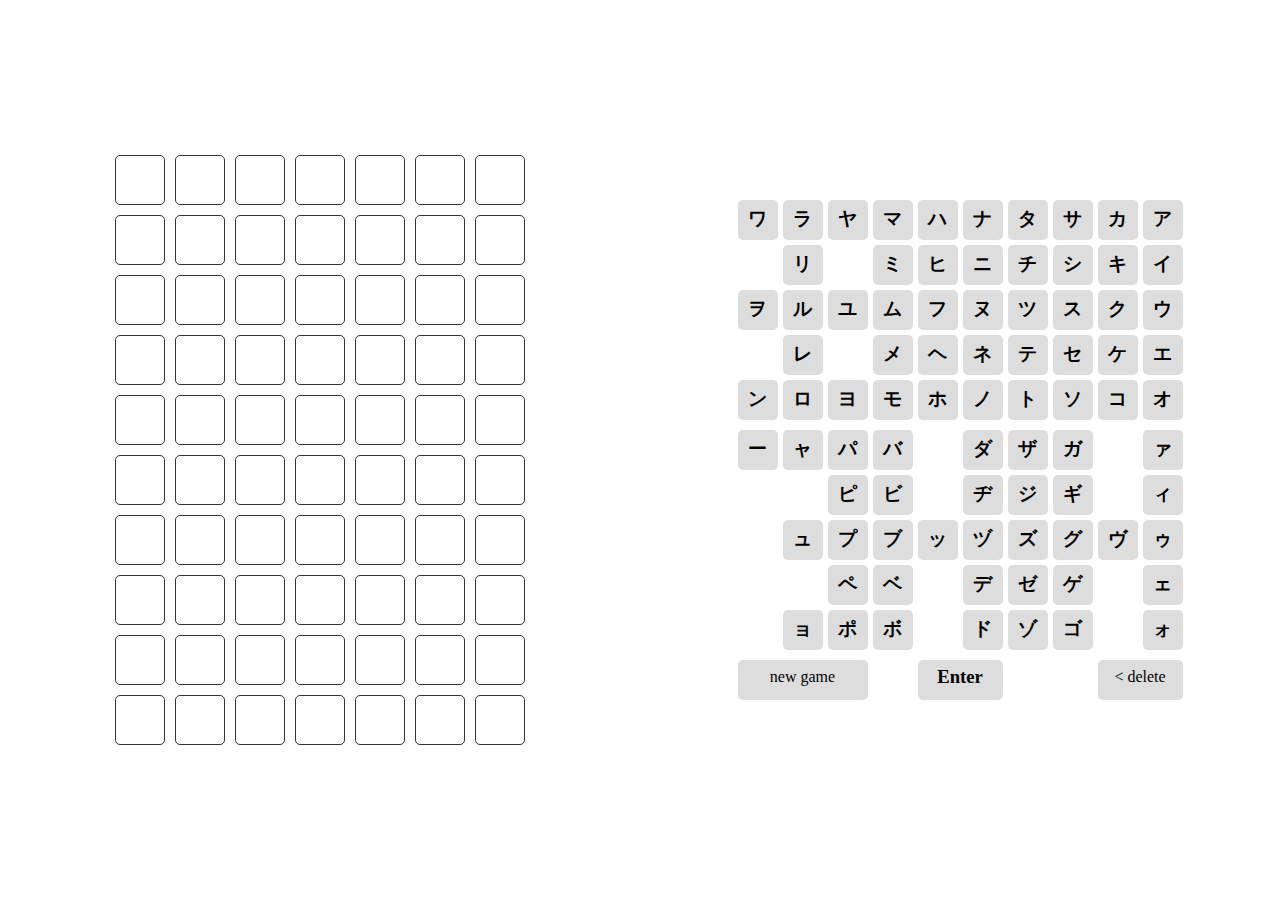
==== index.html @ 6b6e725d "v0.1.2" ====
<!DOCTYPE html>
<html lang="ja">
  <head>
    <meta charset="utf-8">
    <link rel="stylesheet" href="index.css">
    <title>艦これ実装艦でWordle</title>
    <!-- <script src="index.mjs" type="module"></script> -->
    <script src="index.mjs"></script>
  </head>
  <body>
    <div id="game-frame">
      <div id="history"></div>
    </div>
    <div id="keypad">
      <div id="default-keyboard" class="keyboard"></div>
      <div id="special-keyboard" class="keyboard"></div>
      <div id="control">
        <div id="reset-btn" data-before-input="new game"></div>
        <div id="enter-btn" data-before-input="Enter"></div>
        <div id="delete-btn" data-before-input="&lt;&nbsp;delete"></div>
      </div>
    </div>
    <div id="popup">
      <div id="popup-window" data-before-input="オブジェイベント" data-default="オブジェイベント"></div>
    </div>
  </body>
</html>
---- index.css ----
*{
  box-sizing: border-box;
  margin: 0;
  padding: 0;
}

*[data-before-input]::before{
  content: attr(data-before-input);
}

body{
  display: grid;
  position: absolute;
  left: 0;
  top: 0;
  height: 100%;
  width: 100%;
  /* grid */
  grid-template-columns: 50% 50%;
}

div#game-frame{
  margin: auto;
}

div#history{
  display: grid;
  margin: 10px;
  grid-gap: 10px;
}
div#history.two-columns{
  grid-template-columns: 50% 50%;
}

div.word-box{
  display: grid;
  width: 410px;
  height: 50px;
  /* grid */
  grid-template-columns: 50px 50px 50px 50px 50px 50px 50px;
  grid-gap: 10px;
}

div.char-box{
  border: 1px solid #333;
  border-radius: 5px;
  text-align: center;
  font-size: 18pt;
  font-weight: bold;
  padding-top: 8px;
}
div.char-box.wrong{
  border: 1px solid #666;
  background-color: #666;
  color: #fff;
}
div.char-box.exist{
  border: 1px solid #aa0;
  background-color: #aa0;
  color: #fff;
}
div.char-box.true{
  border: 1px solid #0a0;
  background-color: #0a0;
  color: #fff;
}

div#keypad{
  margin: auto;
  padding: 10px;
}

div#default-keyboard{
  display: grid;
  margin: auto;
  width: calc( (40px + 5px) * 10 - 5px );
  grid-template-columns: 40px 40px 40px 40px 40px 40px 40px 40px 40px 40px;
  grid-template-rows: 40px 40px 40px 40px 40px;
  grid-gap: 5px;
}

div#special-keyboard{
  display: grid;
  margin: 10px auto auto auto;
  width: calc( (40px + 5px) * 10 - 5px );
  grid-template-columns:  40px 40px 40px 40px 40px 40px 40px 40px 40px 40px;
  grid-template-rows: 40px 40px 40px 40px 40px;
  grid-gap: 5px;
}

div.keyboard > div{
  background-color: #ddd;
  color: #000;
  text-align: center;
  font-weight: bold;
  font-size: 14pt;
  border-radius: 5px;
  padding-top: 6px;
}
div.keyboard > div.wrong{
  background-color: #999;
}
div.keyboard > div.exist{
  background-color: #dd9;
}
div.keyboard > div.true{
  background-color: #9d9;
}
div.keyboard > div:hover{
  background-color: #aaa;
}
div.keyboard > div.wrong:hover{
  background-color: #666;
}
div.keyboard > div.exist:hover{
  background-color: #aa6;
}
div.keyboard > div.true:hover{
  background-color: #6a6;
}
div.keyboard > div:active{
  background-color: #888;
}
div.keyboard > div.wrong:active{
  background-color: #444;
}
div.keyboard > div.exist:active{
  background-color: #884;
}
div.keyboard > div.true:active{
  background-color: #484;
}
div.keyboard > div.none{
  background-color: #fff;
}

div#control{
  display: grid;
  margin: 10px auto auto auto;
  grid-template-columns: 40px 40px 40px 40px 40px 40px 40px 40px 40px 40px;
  grid-template-rows: 40px;
  grid-gap: 5px;
}

div#reset-btn{
  background-color: #ddd;
  color: #000;
  border-radius: 5px;
  font-size: 12pt;
  padding-top: 8px;
  text-align: center;
  grid-column: 1 / 4;
  grid-row: 1 / 2;
}
div#reset-btn:hover{
  background-color: #aaa;
}
div#reset-btn:active{
  background-color: #888;
}

div#enter-btn{
  background-color: #ddd;
  color: #000;
  border-radius: 5px;
  font-size: 14pt;
  font-weight: bold;
  padding-top: 6px;
  text-align: center;
  grid-column: 5 / 7;
  grid-row: 1 / 2;
}
div#enter-btn:hover{
  background-color: #aaa;
}
div#enter-btn:active{
  background-color: #888;
}

div#delete-btn{
  background-color: #ddd;
  color: #000;
  border-radius: 5px;
  font-size: 12pt;
  padding-top: 8px;
  text-align: center;
  grid-column: 9 / 11;
  grid-row: 1 / 2;
}
div#delete-btn:hover{
  background-color: #aaa;
}
div#delete-btn:active{
  background-color: #888;
}

div#popup{
  display: none;
}
div#popup.display{
  display: flex;
  position: fixed;
  left: 0;
  right: 0;
  width: 100%;
  height: 100%;
  background-color: rgba(0, 0, 0, 0.5);
  text-align: center;
  justify-content: center;
  align-items: center;
}
div#popup-window{
  margin: auto;
  padding: 10px;
  background-color: #fff;
  color: #000;
  width: 40%;
  box-shadow: 0 0 20px 0 #000;
  border-radius: 5px;
  font-size: 14pt;
}
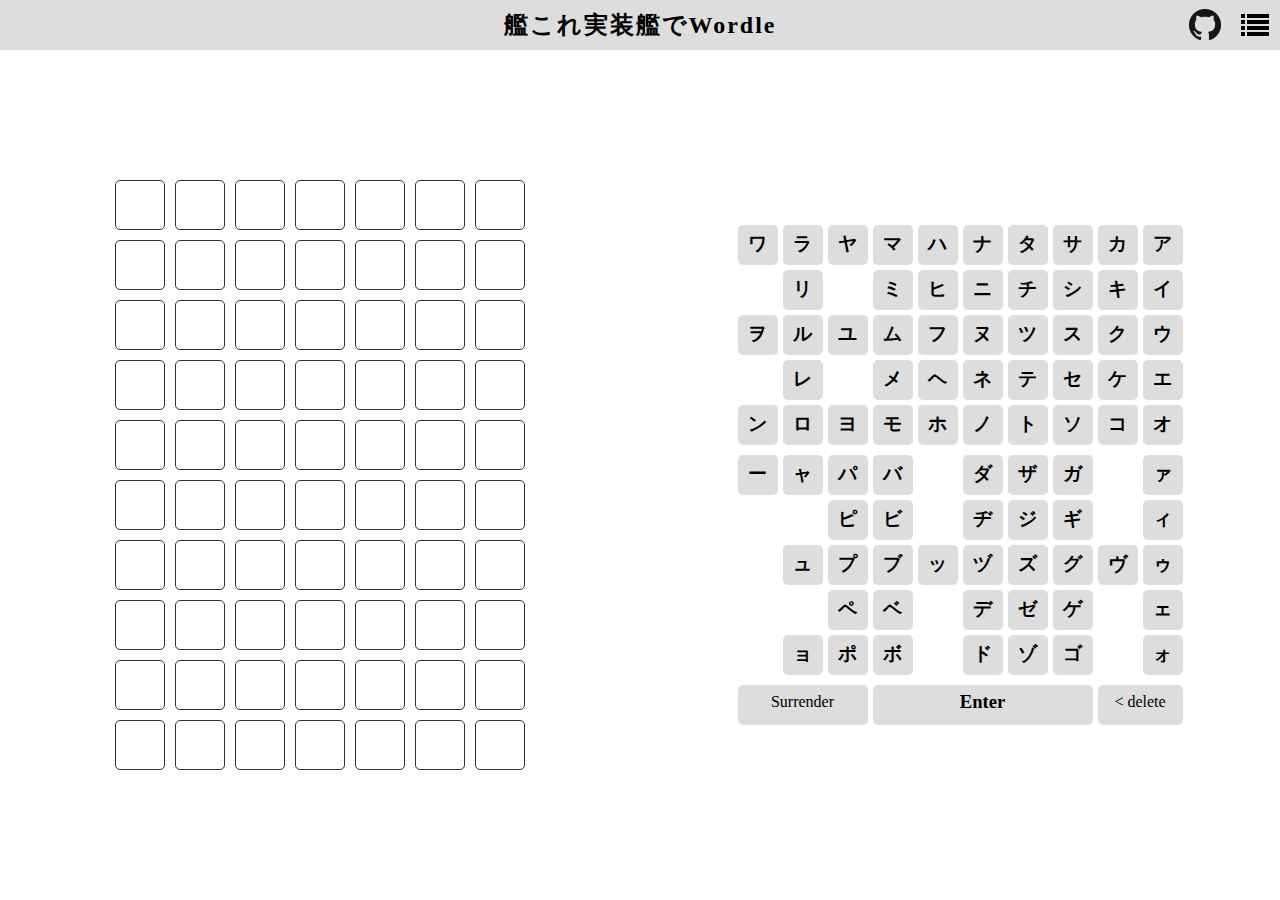
==== commit 79605b00: "v0.3.0" ====
--- a/index.html
+++ b/index.html
@@ -8,6 +8,17 @@
     <script src="index.mjs"></script>
   </head>
   <body>
+    <div id="header">
+      <div id="game-title" data-before-input="艦これ実装艦でWordle"></div>
+      <div id="github-link">
+        <a href="https://github.com/mentai-mayo/kancolle-wordle" target="_blank" rel="noopener noreferrer">
+          <img src="github_32x32.png">
+        </a>
+      </div>
+      <div id="ship-list-btn">
+        <img src="list.png">
+      </div>
+    </div>
     <div id="game-frame">
       <div id="history"></div>
     </div>
@@ -15,13 +26,34 @@
       <div id="default-keyboard" class="keyboard"></div>
       <div id="special-keyboard" class="keyboard"></div>
       <div id="control">
-        <div id="reset-btn" data-before-input="new game"></div>
+        <div id="surrender-btn" data-before-input="Surrender"></div>
         <div id="enter-btn" data-before-input="Enter"></div>
         <div id="delete-btn" data-before-input="&lt;&nbsp;delete"></div>
       </div>
     </div>
     <div id="popup">
-      <div id="popup-window" data-before-input="オブジェイベント" data-default="オブジェイベント"></div>
+      <div id="popup-window" data-before-input="オブジェイベント" data-default="オブジェイベント">
+        <div id="popup-window-buttons">
+          <span data-before-input="オブジェイベント - 選択肢1" data-default="オブジェイベント - 選択肢1"></span>
+          <span data-before-input="オブジェイベント - 選択肢2" data-default="オブジェイベント - 選択肢2"></span>
+          <span data-before-input="オブジェイベント - 選択肢3" data-default="オブジェイベント - 選択肢3"></span>
+        </div>
+      </div>
     </div>
+    <div id="game-result">
+      <div id="game-result-window">
+        <div data-ident="type" data-before-input="Surrender"></div>
+        <div data-ident="result">なとり</div>
+        <div data-ident="info">
+          <span data-ident="ship-type" data-before-input="軽巡洋艦"></span>
+          <span data-ident="ship-class" data-before-input="長良型"></span>
+          <span data-ident="ship-name" data-before-input="名取"></span>
+        </div>
+        <div data-ident="buttons">
+          <span data-before-input="新規ゲームを始める"></span>
+        </div>
+      </div>
+    </div>
+    <div id="ship-list"></div>
   </body>
 </html>--- a/index.css
+++ b/index.css
@@ -17,10 +17,52 @@
   width: 100%;
   /* grid */
   grid-template-columns: 50% 50%;
+  grid-template-rows: 50px 1fr;
+}
+
+div#header{
+  display: grid;
+  width: 100%;
+  height: 100%;
+  background-color: #ddd;
+  grid-column: 1 / 3;
+  grid-row: 1 / 2;
+  grid-template-columns: 100px 1fr 50px 50px;
+  grid-template-rows: 1fr;
+}
+
+div#game-title{
+  margin: auto;
+  grid-column: 2 / 3;
+  font-size: 18pt;
+  letter-spacing: 2px;
+  font-weight: bold;
+}
+
+div#github-link{
+  display: grid;
+  grid-column: 3 / 4;
+  height: 50px;
+}
+div#github-link > a{
+  margin: 9px;
+  width: 32px;
+  height: 32px;
+}
+
+div#ship-list-btn{
+  grid-column: 4 / 5;
+  height: 50px;
+}
+div#ship-list-btn > img{
+  margin: 9px;
+  cursor: pointer;
 }
 
 div#game-frame{
   margin: auto;
+  grid-column: 1 / 2;
+  grid-row: 2 / 3;
 }
 
 div#history{
@@ -68,6 +110,8 @@
 div#keypad{
   margin: auto;
   padding: 10px;
+  grid-column: 2 / 3;
+  grid-row: 2 / 3;
 }
 
 div#default-keyboard{
@@ -142,7 +186,7 @@
   grid-gap: 5px;
 }
 
-div#reset-btn{
+div#surrender-btn{
   background-color: #ddd;
   color: #000;
   border-radius: 5px;
@@ -152,10 +196,10 @@
   grid-column: 1 / 4;
   grid-row: 1 / 2;
 }
-div#reset-btn:hover{
-  background-color: #aaa;
-}
-div#reset-btn:active{
+div#surrender-btn:hover{
+  background-color: #aaa;
+}
+div#surrender-btn:active{
   background-color: #888;
 }
 
@@ -167,7 +211,7 @@
   font-weight: bold;
   padding-top: 6px;
   text-align: center;
-  grid-column: 5 / 7;
+  grid-column: 4 / 9;
   grid-row: 1 / 2;
 }
 div#enter-btn:hover{
@@ -200,10 +244,11 @@
 div#popup.display{
   display: flex;
   position: fixed;
-  left: 0;
+  left: 50%;
+  top: 50px;
   right: 0;
-  width: 100%;
-  height: 100%;
+  width: 50%;
+  height: calc(100% - 50px);
   background-color: rgba(0, 0, 0, 0.5);
   text-align: center;
   justify-content: center;
@@ -214,8 +259,100 @@
   padding: 10px;
   background-color: #fff;
   color: #000;
-  width: 40%;
+  width: 80%;
   box-shadow: 0 0 20px 0 #000;
   border-radius: 5px;
   font-size: 14pt;
-}+}
+div#popup-window-buttons{
+  display: none;
+}
+div#popup-window-buttons > span{
+  margin: 0 10px;
+  border-radius: 5px;
+  cursor: pointer;
+  background-color: #eee;
+}
+div#popup-window-buttons > span:hover{
+  background-color: #ddd;
+}
+div#popup-window-buttons > span:active{
+  background-color: #aaa;
+}
+/* single */
+div#popup-window-buttons.single > span:nth-child(2){
+  display: none;
+}
+div#popup-window-buttons.single > span:nth-child(3){
+  display: none;
+}
+/* double */
+div#popup-window-buttons.double{
+  display: grid;
+  grid-template-columns: 50% 50%;
+}
+div#popup-window-buttons.double > span:nth-child(3){
+  display: none;
+}
+/* triple */
+div#popup-window-buttons.triple{
+  display: grid;
+  grid-template-columns: calc(100%/3) calc(100%/3) calc(100%/3);
+}
+
+div#game-result{
+  display: none;
+}
+div#game-result.display{
+  display: flex;
+  position: fixed;
+  width: 50%;
+  height: calc(100% - 50px);
+  left: 50%;
+  top: 50px;
+  background-color: rgba(0, 0, 0, 0.5);
+}
+div#game-result-window{
+  margin: auto;
+  padding: 10px;
+  background-color: #fff;
+  color: #000;
+  width: 80%;
+  box-shadow: 0 0 20px 0 #000;
+  border-radius: 5px;
+  font-size: 14pt;
+}
+div#game-result-window > div[data-ident="type"]{
+  text-align: center;
+  border-bottom: 1px solid #000;
+  letter-spacing: 2px;
+}
+div#game-result-window > div[data-ident="result"]{
+  margin-top: 10px;
+  text-align: center;
+  font-size: 16pt;
+  font-weight: bold;
+  letter-spacing: 5px;
+}
+div#game-result-window > div[data-ident="info"]{
+  text-align: center;
+  font-size: 10pt;
+}
+div#game-result-window > div[data-ident="buttons"]{
+  display: grid;
+  margin: 10pt auto auto auto;
+  text-align: center;
+  grid-template-columns: 20% 60% 20%;
+}
+div#game-result-window > div[data-ident="buttons"] > span{
+  border-radius: 5px;
+  cursor: pointer;
+  background-color: #eee;
+  grid-column: 2 / 3;
+}
+div#game-result-window > div[data-ident="buttons"] > span:hover{
+  background-color: #ddd;
+}
+div#game-result-window > div[data-ident="buttons"] > span:active{
+  background-color: #aaa;
+}
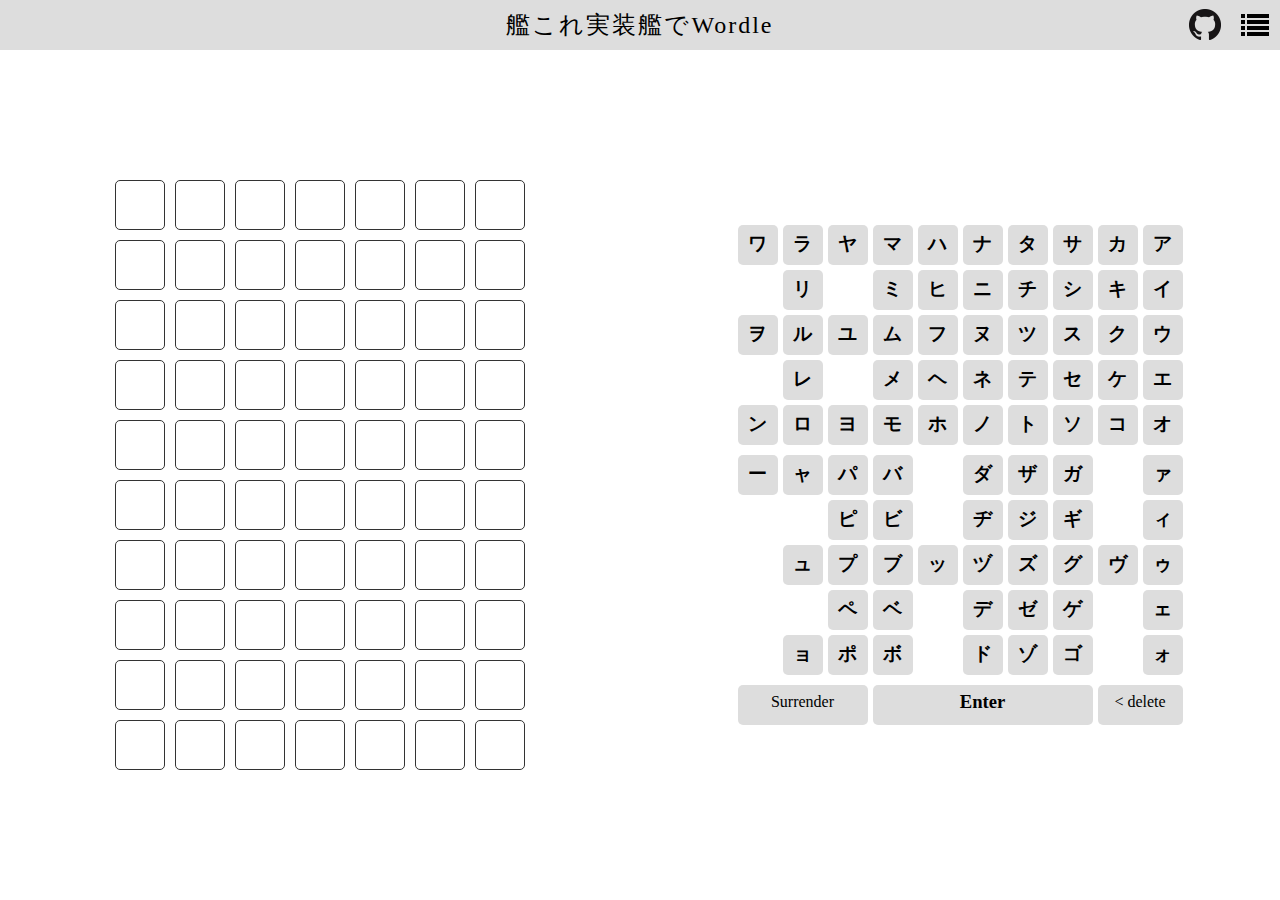
==== commit efb13d41: "v0.4.0" ====
--- a/index.html
+++ b/index.html
@@ -43,17 +43,26 @@
     <div id="game-result">
       <div id="game-result-window">
         <div data-ident="type" data-before-input="Surrender"></div>
-        <div data-ident="result">なとり</div>
+        <div data-ident="result"></div>
         <div data-ident="info">
-          <span data-ident="ship-type" data-before-input="軽巡洋艦"></span>
-          <span data-ident="ship-class" data-before-input="長良型"></span>
-          <span data-ident="ship-name" data-before-input="名取"></span>
+          <span data-ident="ship-type" data-before-input=""></span>
+          <span data-ident="ship-class" data-before-input=""></span>
+          <span data-ident="ship-name" data-before-input=""></span>
         </div>
         <div data-ident="buttons">
           <span data-before-input="新規ゲームを始める"></span>
         </div>
       </div>
     </div>
-    <div id="ship-list"></div>
+    <div id="cmdline">
+      <div data-before-input="&gt;">
+        <input>
+      </div>
+    </div>
+    <div id="ship-list">
+      <div id="ship-list-window">
+        <div data-ident="list"></div>
+      </div>
+    </div>
   </body>
 </html>--- a/index.css
+++ b/index.css
@@ -36,7 +36,6 @@
   grid-column: 2 / 3;
   font-size: 18pt;
   letter-spacing: 2px;
-  font-weight: bold;
 }
 
 div#github-link{
@@ -356,3 +355,64 @@
 div#game-result-window > div[data-ident="buttons"] > span:active{
   background-color: #aaa;
 }
+
+div#cmdline{
+  display: none;
+}
+div#cmdline.display{
+  display: flex;
+  position: fixed;
+  left: 0;
+  bottom: 10px;
+  width: 100%;
+}
+div#cmdline > div{
+  margin: auto;
+  width: 80%;
+  font-size: 16pt;
+  border-bottom: 1px solid #000;
+}
+div#cmdline > div > input{
+  font-size: 16pt;
+  border: none;
+  width: calc(100% - 40px);
+}
+div#cmdline > div > input:focus{
+  outline: none;
+}
+
+div#ship-list{
+  display: none;
+}
+div#ship-list.display{
+  display: flex;
+  position: fixed;
+  left: 0;
+  top: 50px;
+  height: calc(100% - 50px);
+  width: 100%;
+  background-color: rgba(0, 0, 0, 0.5);
+}
+div#ship-list-window{
+  margin: auto;
+  padding: 10px;
+  background-color: #fff;
+  color: #000;
+  width: 80%;
+  max-height: calc(100% - 50px);
+  box-shadow: 0 0 20px 0 #000;
+  border-radius: 5px;
+  font-size: 14pt;
+  overflow-y: scroll;
+}
+div#ship-list-window > div[data-ident="list"]{
+  display: grid;
+  margin: 0 50px;
+  grid-template-columns: calc(100%/3) calc(100%/3) calc(100%/3);
+}
+div#ship-list-window > div[data-ident="list"] > div{
+  display: grid;
+  margin: 0 10px;
+  grid-template-columns: 150px 1fr;
+  border-bottom: 1px solid #aaa;
+}